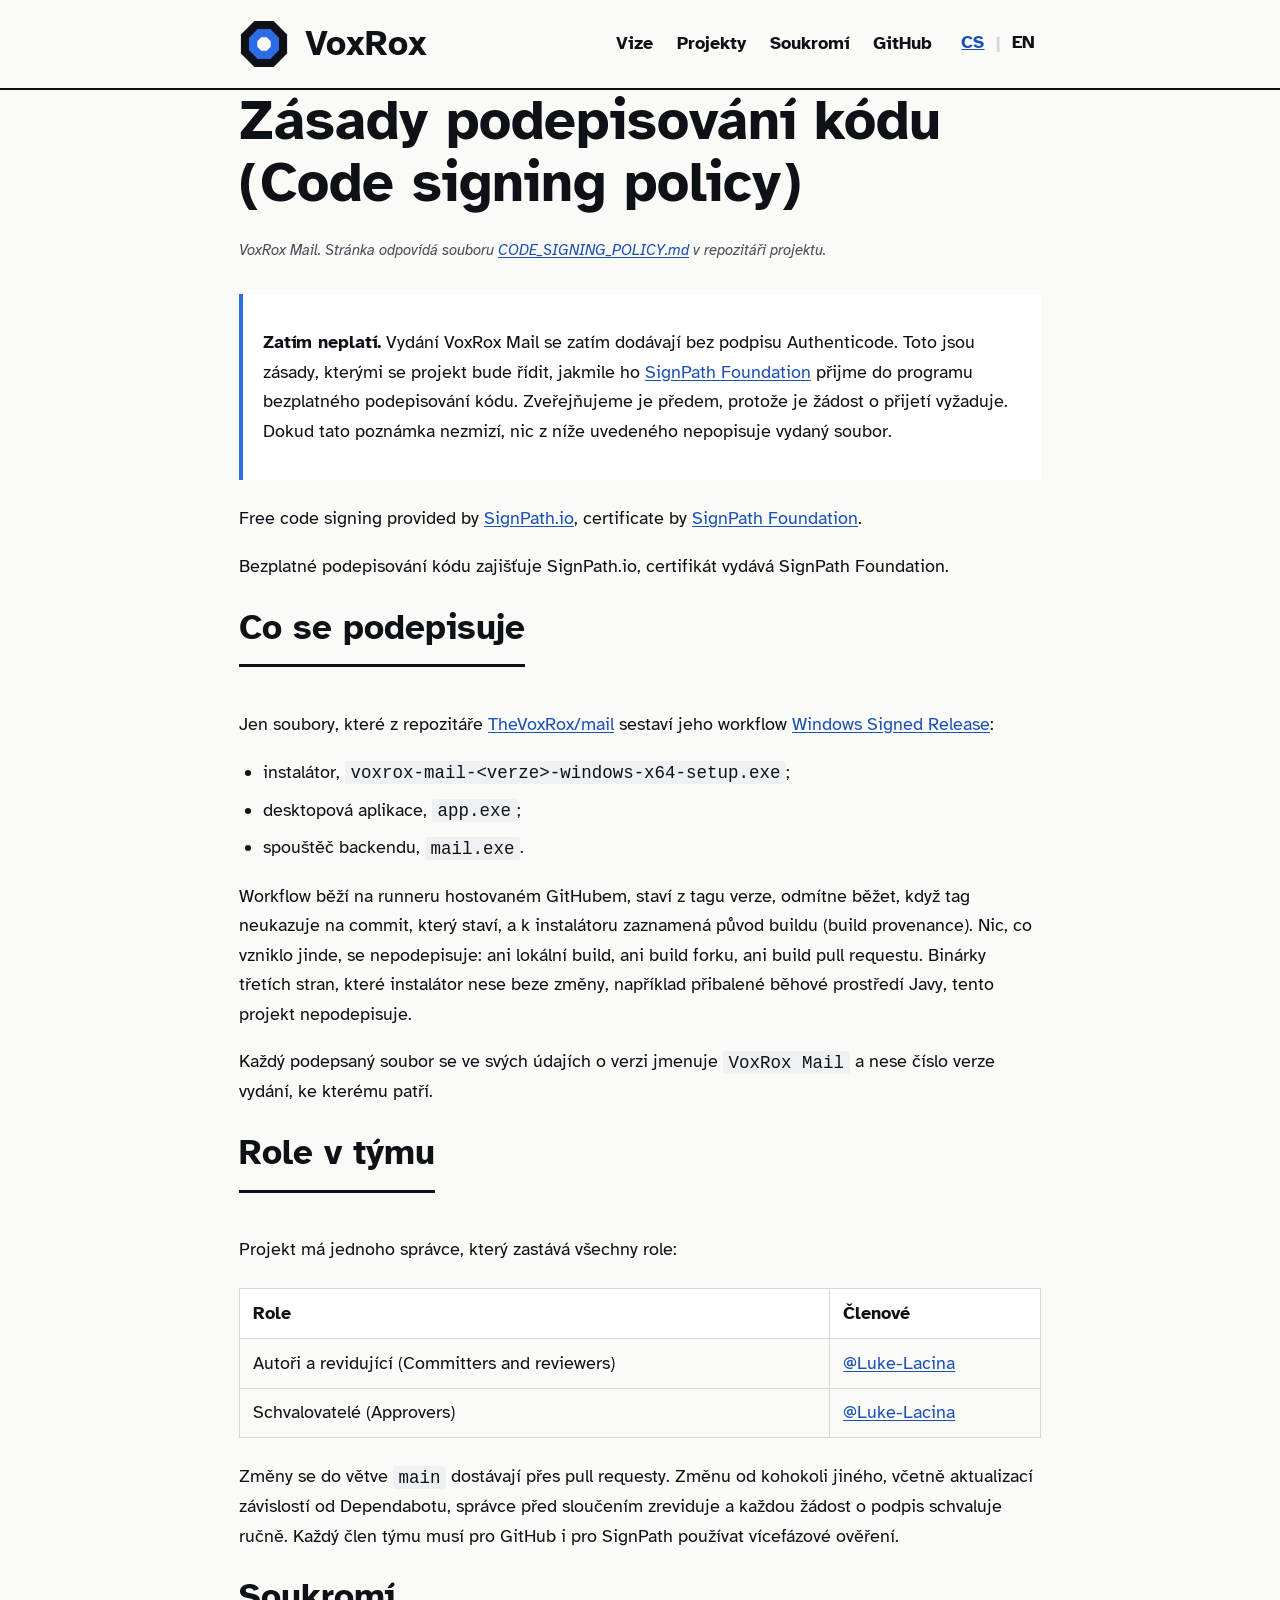
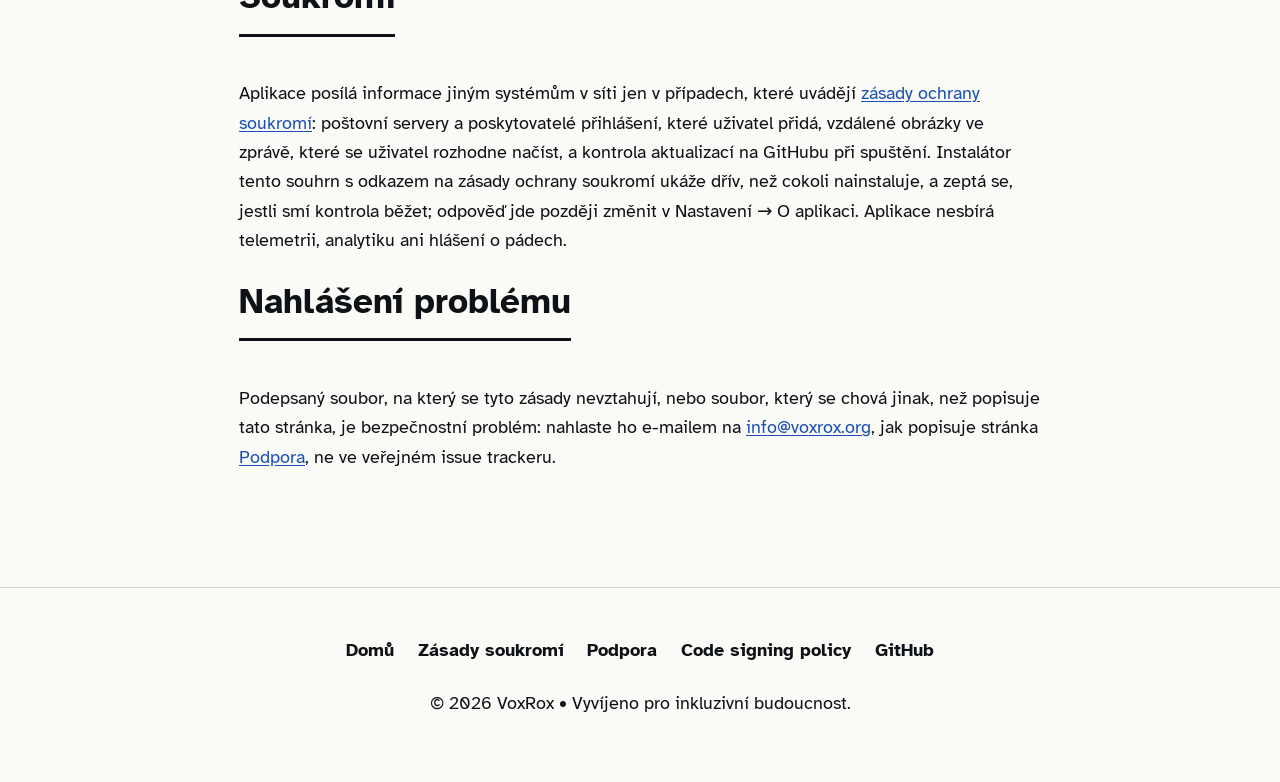
==== code-signing/index.html @ 308ddef5 "docs(site): publish the code signing policy and sync privacy with mail repo, version 2026-09-14 - Ne" ====
<!DOCTYPE html>
<html lang="cs">
<head>
    <meta charset="UTF-8">
    <meta name="viewport" content="width=device-width, initial-scale=1.0">
    <title>Zásady podepisování kódu (Code signing policy) — VoxRox Mail</title>
    <meta name="description" content="Zásady podepisování kódu VoxRox Mail: co se podepisuje, kdo podpis schvaluje a co aplikace posílá po síti.">

    <link rel="canonical" href="https://voxrox.org/code-signing/">
    <link rel="alternate" hreflang="cs" href="https://voxrox.org/code-signing/">
    <link rel="alternate" hreflang="en" href="https://voxrox.org/en/code-signing/">
    <link rel="alternate" hreflang="x-default" href="https://voxrox.org/code-signing/">

    <link rel="icon" href="/assets/voxrox-mark-favicon.svg" type="image/svg+xml">
    <meta name="theme-color" content="#2E6BE6">
    <meta name="robots" content="index, follow">

    <link href="https://fonts.googleapis.com/css2?family=Atkinson+Hyperlegible:ital,wght@0,400;0,700;1,400;1,700&display=swap" rel="stylesheet">
    <link rel="stylesheet" href="/assets/styles.css">
</head>
<body>

    <a href="#main-content" class="skip-link">Přeskočit na obsah</a>

    <header>
        <div class="container nav-wrap">
            <a href="/" class="logo" aria-label="VoxRox — domů">
                <svg width="50" height="50" viewBox="0 0 64 64" aria-hidden="true" focusable="false">
                    <path d="M 44.246 2.436 L 61.564 19.754 L 61.564 44.246 L 44.246 61.564 L 19.754 61.564 L 2.436 44.246 L 2.436 19.754 L 19.754 2.436 Z" fill="#0E1116"/>
                    <path d="M 39.960 12.783 L 51.217 24.040 L 51.217 39.960 L 39.960 51.217 L 24.040 51.217 L 12.783 39.960 L 12.783 24.040 L 24.040 12.783 Z" fill="#2E6BE6"/>
                    <path d="M 35.551 23.426 L 40.574 28.449 L 40.574 35.551 L 35.551 40.574 L 28.449 40.574 L 23.426 35.551 L 23.426 28.449 L 28.449 23.426 Z" fill="#FAFAF7"/>
                </svg>
                <span class="brand-name">VoxRox</span>
            </a>
            <nav aria-label="Hlavní">
                <ul>
                    <li><a href="/#vize">Vize</a></li>
                    <li><a href="/#projekty">Projekty</a></li>
                    <li><a href="/privacy/">Soukromí</a></li>
                    <li><a href="https://github.com/TheVoxRox">GitHub</a></li>
                    <li>
                        <span class="lang-switch">
                            <a href="/code-signing/" aria-current="true" hreflang="cs" lang="cs">CS</a>
                            <span class="sep" aria-hidden="true">|</span>
                            <a href="/en/code-signing/" hreflang="en" lang="en">EN</a>
                        </span>
                    </li>
                </ul>
            </nav>
        </div>
    </header>

    <main class="container prose" id="main-content">
        <h1>Zásady podepisování kódu <span lang="en">(Code signing policy)</span></h1>
        <p class="doc-meta">VoxRox Mail. Stránka odpovídá souboru <a href="https://github.com/TheVoxRox/mail/blob/main/CODE_SIGNING_POLICY.md">CODE_SIGNING_POLICY.md</a> v repozitáři projektu.</p>

        <div class="note">
            <p><strong>Zatím neplatí.</strong> Vydání VoxRox Mail se zatím dodávají bez podpisu Authenticode. Toto jsou zásady, kterými se projekt bude řídit, jakmile ho <a href="https://signpath.org/">SignPath Foundation</a> přijme do programu bezplatného podepisování kódu. Zveřejňujeme je předem, protože je žádost o přijetí vyžaduje. Dokud tato poznámka nezmizí, nic z níže uvedeného nepopisuje vydaný soubor.</p>
        </div>

        <p lang="en">Free code signing provided by <a href="https://about.signpath.io/">SignPath.io</a>, certificate by <a href="https://signpath.org/">SignPath Foundation</a>.</p>
        <p>Bezplatné podepisování kódu zajišťuje SignPath.io, certifikát vydává SignPath Foundation.</p>

        <h2>Co se podepisuje</h2>
        <p>Jen soubory, které z repozitáře <a href="https://github.com/TheVoxRox/mail">TheVoxRox/mail</a> sestaví jeho workflow <a href="https://github.com/TheVoxRox/mail/blob/main/.github/workflows/windows-signed-release.yml">Windows Signed Release</a>:</p>
        <ul>
            <li>instalátor, <code>voxrox-mail-&lt;verze&gt;-windows-x64-setup.exe</code>;</li>
            <li>desktopová aplikace, <code>app.exe</code>;</li>
            <li>spouštěč backendu, <code>mail.exe</code>.</li>
        </ul>
        <p>Workflow běží na runneru hostovaném GitHubem, staví z tagu verze, odmítne běžet, když tag neukazuje na commit, který staví, a k instalátoru zaznamená původ buildu (build provenance). Nic, co vzniklo jinde, se nepodepisuje: ani lokální build, ani build forku, ani build pull requestu. Binárky třetích stran, které instalátor nese beze změny, například přibalené běhové prostředí Javy, tento projekt nepodepisuje.</p>
        <p>Každý podepsaný soubor se ve svých údajích o verzi jmenuje <code>VoxRox Mail</code> a nese číslo verze vydání, ke kterému patří.</p>

        <h2>Role v týmu</h2>
        <p>Projekt má jednoho správce, který zastává všechny role:</p>
        <table>
            <thead>
                <tr><th scope="col">Role</th><th scope="col">Členové</th></tr>
            </thead>
            <tbody>
                <tr><td>Autoři a revidující <span lang="en">(Committers and reviewers)</span></td><td><a href="https://github.com/Luke-Lacina">@Luke-Lacina</a></td></tr>
                <tr><td>Schvalovatelé <span lang="en">(Approvers)</span></td><td><a href="https://github.com/Luke-Lacina">@Luke-Lacina</a></td></tr>
            </tbody>
        </table>
        <p>Změny se do větve <code>main</code> dostávají přes pull requesty. Změnu od kohokoli jiného, včetně aktualizací závislostí od Dependabotu, správce před sloučením zreviduje a každou žádost o podpis schvaluje ručně. Každý člen týmu musí pro GitHub i pro SignPath používat vícefázové ověření.</p>

        <h2>Soukromí</h2>
        <p>Aplikace posílá informace jiným systémům v síti jen v případech, které uvádějí <a href="/privacy/">zásady ochrany soukromí</a>: poštovní servery a poskytovatelé přihlášení, které uživatel přidá, vzdálené obrázky ve zprávě, které se uživatel rozhodne načíst, a kontrola aktualizací na GitHubu při spuštění. Instalátor tento souhrn s odkazem na zásady ochrany soukromí ukáže dřív, než cokoli nainstaluje, a zeptá se, jestli smí kontrola běžet; odpověď jde později změnit v Nastavení → O aplikaci. Aplikace nesbírá telemetrii, analytiku ani hlášení o pádech.</p>

        <h2>Nahlášení problému</h2>
        <p>Podepsaný soubor, na který se tyto zásady nevztahují, nebo soubor, který se chová jinak, než popisuje tato stránka, je bezpečnostní problém: nahlaste ho e-mailem na <a href="mailto:info@voxrox.org">info@voxrox.org</a>, jak popisuje stránka <a href="/support/">Podpora</a>, ne ve veřejném issue trackeru.</p>
    </main>

    <footer>
        <div class="container">
            <ul class="footer-nav">
                <li><a href="/">Domů</a></li>
                <li><a href="/privacy/">Zásady soukromí</a></li>
                <li><a href="/support/">Podpora</a></li>
                <li><a href="/code-signing/" aria-current="page" lang="en">Code signing policy</a></li>
                <li><a href="https://github.com/TheVoxRox">GitHub</a></li>
            </ul>
            <p>&copy; 2026 VoxRox • Vyvíjeno pro inkluzivní budoucnost.</p>
        </div>
    </footer>

</body>
</html>
---- assets/styles.css ----
/* =========================================================================
   VoxRox — shared site styles
   Brand kit v1.1 (colors derived from the app):
     Ink #0E1116 · Accent #2E6BE6 · Paper #FAFAF7
   ========================================================================= */

:root {
    --ink: #0E1116;
    --paper: #FAFAF7;
    --accent: #2E6BE6;
    --accent-ink: #1B50B4;   /* darker accent for hover emphasis */

    --bg: var(--paper);
    --text: var(--ink);
    --text-sec: #4A4F57;     /* secondary text, >= 4.5:1 on paper */
    --card-bg: #FFFFFF;
    --hairline: #D5D7DB;
    --focus-ring: var(--accent);
}

* { box-sizing: border-box; }

html { scroll-behavior: smooth; }

@media (prefers-reduced-motion: reduce) {
    html { scroll-behavior: auto; }
    * { transition: none !important; }
}

body {
    background-color: var(--bg);
    color: var(--text);
    font-family: 'Atkinson Hyperlegible', system-ui, sans-serif;
    margin: 0;
    line-height: 1.6;
    font-size: clamp(1rem, 2vw, 1.15rem);
    text-rendering: optimizeLegibility;
    -webkit-font-smoothing: antialiased;
}

/* --- Accessibility: skip link --------------------------------------------- */
.skip-link {
    position: absolute;
    padding: 1rem;
    background: var(--ink);
    color: #FFF;
    left: 1rem;
    top: 0;
    transform: translateY(-150%);
    transition: transform 0.2s;
    z-index: 2000;
    text-decoration: none;
    font-weight: bold;
}
.skip-link:focus { transform: translateY(0); }

/* --- Layout --------------------------------------------------------------- */
.container {
    max-width: 850px;
    margin: 0 auto;
    padding: 0 1.5rem;
}

header {
    border-bottom: 2px solid var(--ink);
    padding: 1rem 0;
}

.nav-wrap {
    display: flex;
    justify-content: space-between;
    align-items: center;
    flex-wrap: wrap;
    gap: 1.5rem;
}

.logo {
    display: flex;
    align-items: center;
    gap: 1rem;
    text-decoration: none;
    color: var(--text);
}

.logo svg { display: block; }

.brand-name { font-size: 2.2rem; font-weight: bold; }

nav ul {
    list-style: none;
    padding: 0;
    margin: 0;
    display: flex;
    align-items: center;
    gap: 1.5rem;
}

nav a {
    color: var(--text);
    text-decoration: none;
    font-weight: bold;
    border-bottom: 3px solid transparent;
    padding: 0.2rem 0;
}

nav a:hover, nav a:focus {
    border-bottom-color: var(--accent);
    outline: none;
}

nav a[aria-current="page"] {
    border-bottom-color: var(--ink);
}

/* Language switcher */
.lang-switch {
    display: inline-flex;
    gap: 0.4rem;
    align-items: center;
    font-weight: bold;
}
.lang-switch a { padding: 0.2rem 0.35rem; }
.lang-switch [aria-current="true"] {
    color: var(--accent-ink);
    text-decoration: underline;
}
.lang-switch .sep { color: var(--hairline); }

/* --- Sections ------------------------------------------------------------- */
.hero { padding: clamp(3rem, 8vh, 5rem) 0 2rem; }
section { padding: 3rem 0; }

.moto-eyebrow {
    text-transform: uppercase;
    letter-spacing: 3px;
    font-size: 0.9rem;
    font-weight: 700;
    color: var(--accent-ink);
    margin-bottom: 0.75rem;
    display: block;
}

h1 {
    font-size: clamp(2.2rem, 6vw, 3.5rem);
    margin: 0 0 1.5rem 0;
    line-height: 1.1;
}

.lead {
    font-size: clamp(1.2rem, 3vw, 1.5rem);
    color: var(--text-sec);
    max-width: 45ch;
    margin-bottom: 2rem;
}

h2 {
    font-size: 2.2rem;
    margin: 0 0 1.5rem 0;
    border-bottom: 3px solid var(--ink);
    padding-bottom: 0.5rem;
    display: inline-block;
}

h3 { font-size: 1.5rem; margin: 1.5rem 0 0.75rem; }
h4 { font-size: 1.15rem; margin: 1.5rem 0 0.5rem; }

/* --- Cards & badges ------------------------------------------------------- */
.project-card {
    background: var(--card-bg);
    padding: clamp(1.5rem, 5vw, 2.5rem);
    border: 2px solid var(--ink);
    box-shadow: 8px 8px 0px var(--ink);
    margin: 2.5rem 0;
}

.badge {
    background: var(--ink);
    color: #FFF;
    padding: 0.4rem 0.8rem;
    font-size: 0.9rem;
    text-transform: uppercase;
    font-weight: bold;
    display: inline-block;
    margin-bottom: 1rem;
}

.tech-info {
    border-top: 1px solid var(--hairline);
    padding-top: 1.5rem;
    margin-top: 2rem;
}

/* --- Buttons -------------------------------------------------------------- */
.cta-button {
    display: inline-block;
    background: var(--ink);
    color: #FFF;
    padding: 1rem 2rem;
    text-decoration: none;
    font-weight: bold;
    margin-top: 1.5rem;
    border: 2px solid var(--ink);
}

.cta-button:hover, .cta-button:focus {
    background: var(--accent);
    border-color: var(--accent);
    color: #FFF;
}

/* --- Links (body copy) ---------------------------------------------------- */
main a:not(.cta-button):not(.logo) {
    color: var(--accent-ink);
    text-decoration: underline;
    text-underline-offset: 2px;
}
main a:not(.cta-button):not(.logo):hover {
    text-decoration-thickness: 2px;
}

/* --- Long-form content (privacy / support) -------------------------------- */
.prose { padding-bottom: 2rem; }
.prose p, .prose li { max-width: 70ch; }
.prose ul, .prose ol { padding-left: 1.5rem; }
.prose li { margin-bottom: 0.5rem; }

.prose table {
    border-collapse: collapse;
    width: 100%;
    margin: 1.5rem 0;
}
.prose th, .prose td {
    border: 1px solid var(--hairline);
    padding: 0.6rem 0.8rem;
    text-align: left;
    vertical-align: top;
}
.prose th { background: var(--card-bg); }

.prose code, .prose pre {
    font-family: ui-monospace, "Cascadia Code", Consolas, monospace;
    background: #EEF0F2;
    color: var(--ink);
}
.prose code { padding: 0.1rem 0.35rem; border-radius: 3px; font-size: 0.95em; }
.prose pre {
    padding: 1rem;
    overflow-x: auto;
    border: 1px solid var(--hairline);
    border-radius: 4px;
}
.prose pre code { background: none; padding: 0; }

.doc-meta {
    color: var(--text-sec);
    font-size: 0.95rem;
    font-style: italic;
    margin-bottom: 2rem;
}

.note {
    border-left: 4px solid var(--accent);
    background: var(--card-bg);
    padding: 1rem 1.25rem;
    margin: 1.5rem 0;
}

/* --- Footer --------------------------------------------------------------- */
footer {
    margin-top: 4rem;
    padding: 3rem 0;
    border-top: 1px solid var(--hairline);
    text-align: center;
}

.footer-nav {
    list-style: none;
    padding: 0;
    margin: 0 0 1.5rem;
    display: flex;
    flex-wrap: wrap;
    justify-content: center;
    gap: 1rem 1.5rem;
}
.footer-nav a {
    color: var(--text);
    font-weight: bold;
    text-decoration: none;
    border-bottom: 2px solid transparent;
}
.footer-nav a:hover, .footer-nav a:focus { border-bottom-color: var(--accent); }

/* --- Focus state (global) ------------------------------------------------- */
a:focus-visible,
button:focus-visible {
    outline: 4px solid var(--focus-ring);
    outline-offset: 4px;
}

/* --- Responsive ----------------------------------------------------------- */
@media (max-width: 650px) {
    .nav-wrap { justify-content: center; text-align: center; }
    h1, .moto-eyebrow, .lead { text-align: center; margin-left: auto; margin-right: auto; }
    .project-card { box-shadow: 4px 4px 0px var(--ink); }
}
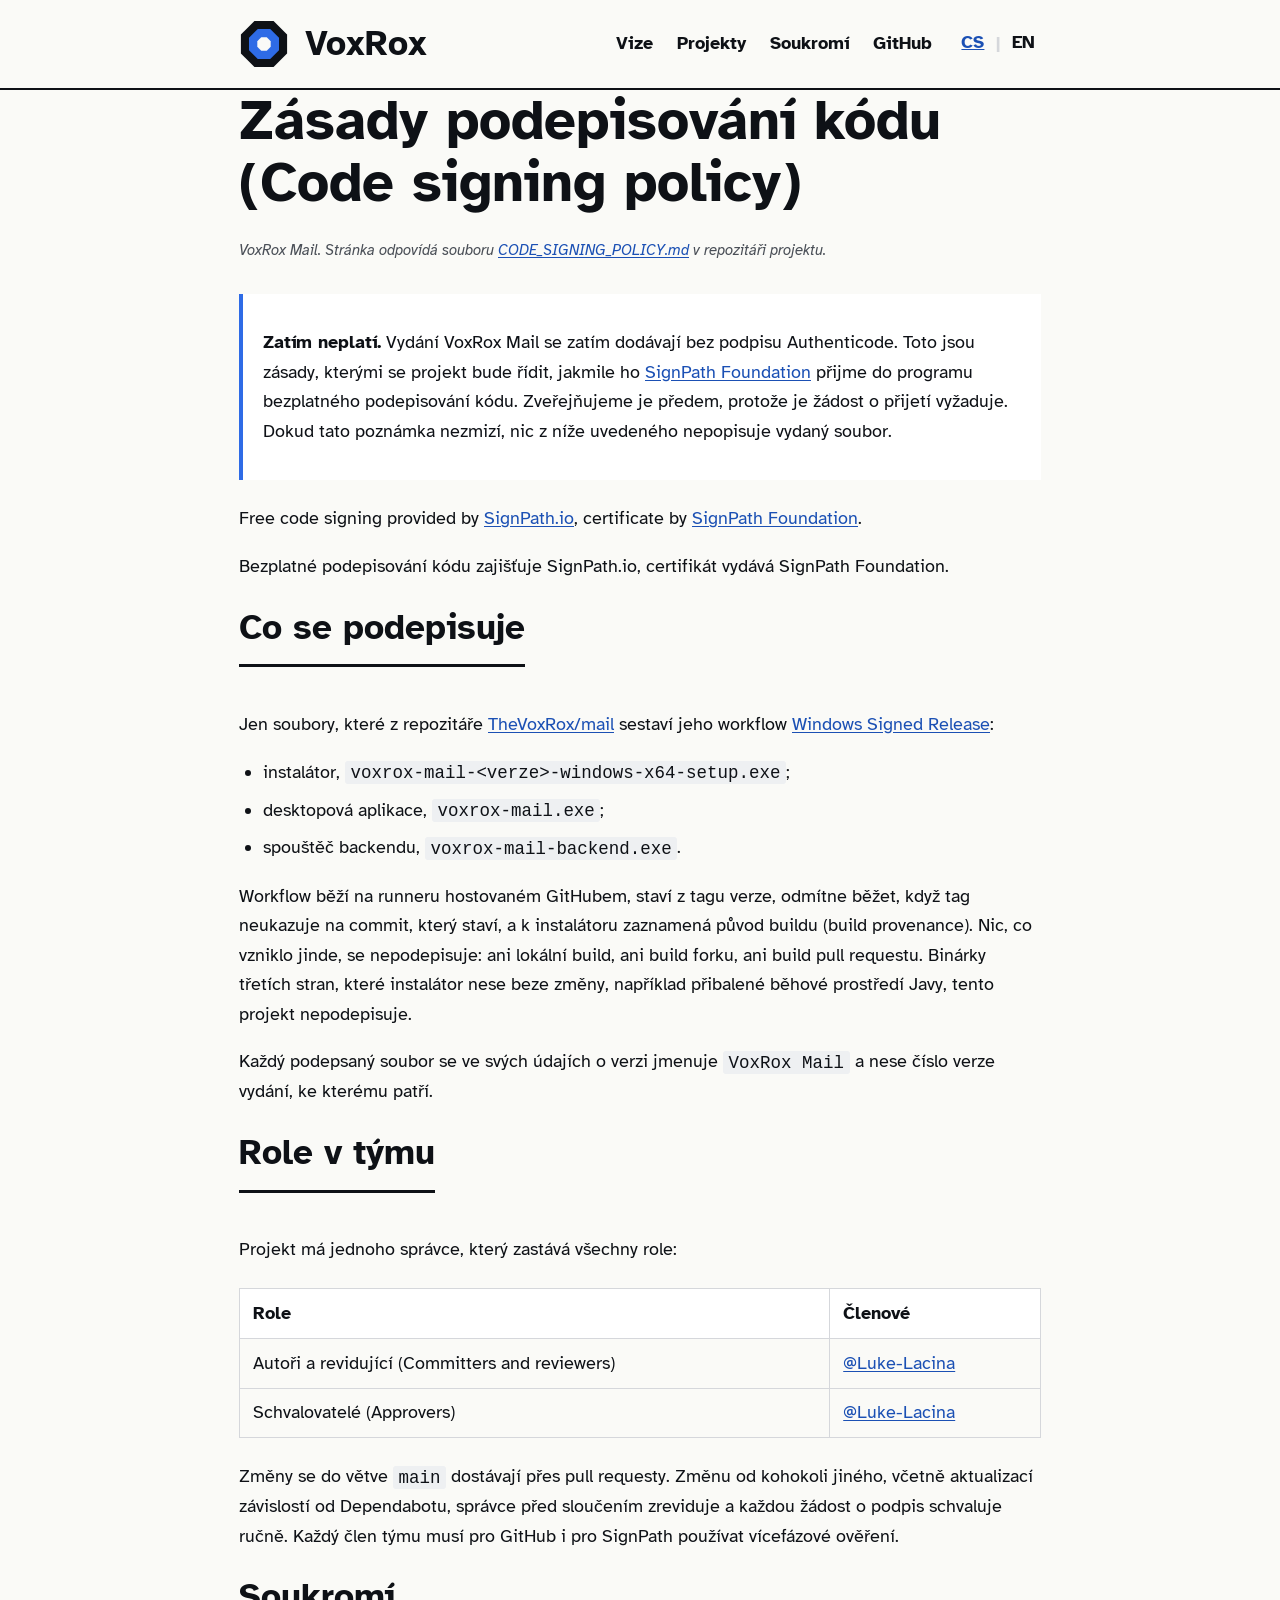
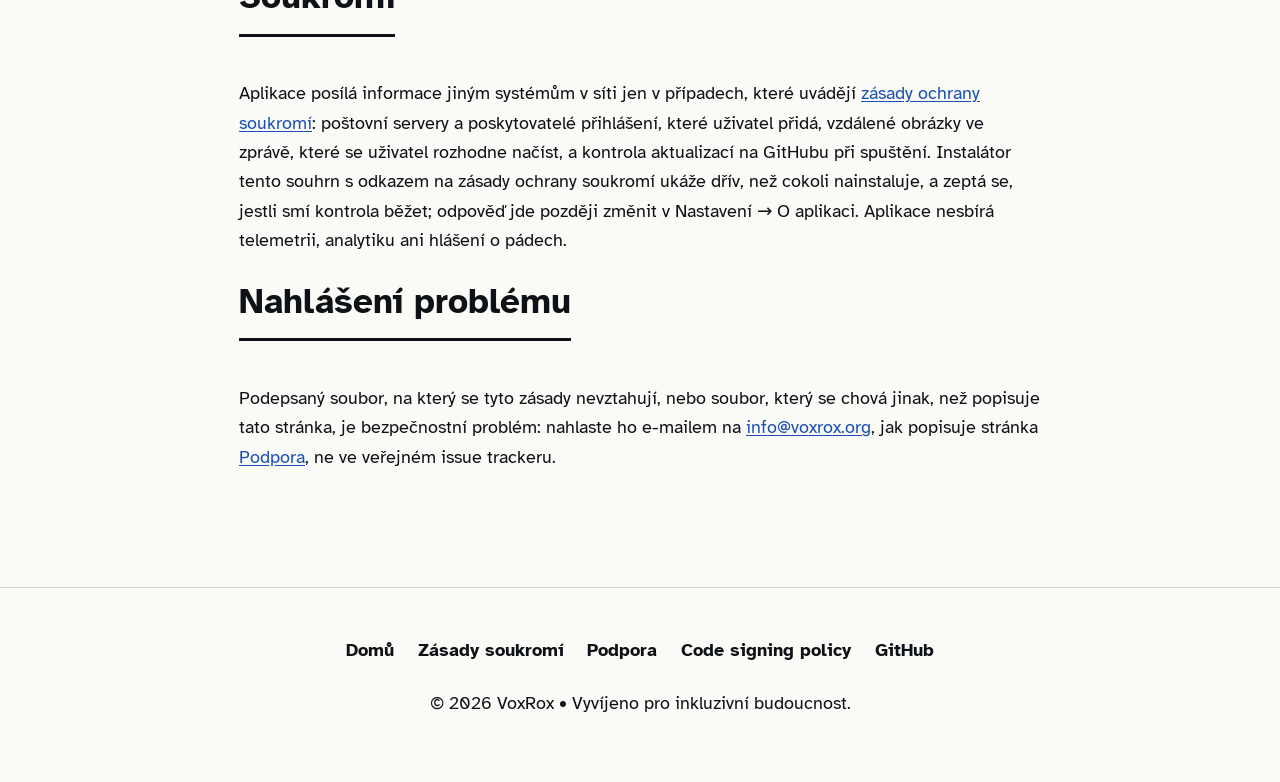
==== commit 412b7dcc: "docs(site): sync code signing policy with mail repo, executables renamed The desktop shell is now vo" ====
--- a/code-signing/index.html
+++ b/code-signing/index.html
@@ -65,8 +65,8 @@
         <p>Jen soubory, které z repozitáře <a href="https://github.com/TheVoxRox/mail">TheVoxRox/mail</a> sestaví jeho workflow <a href="https://github.com/TheVoxRox/mail/blob/main/.github/workflows/windows-signed-release.yml">Windows Signed Release</a>:</p>
         <ul>
             <li>instalátor, <code>voxrox-mail-&lt;verze&gt;-windows-x64-setup.exe</code>;</li>
-            <li>desktopová aplikace, <code>app.exe</code>;</li>
-            <li>spouštěč backendu, <code>mail.exe</code>.</li>
+            <li>desktopová aplikace, <code>voxrox-mail.exe</code>;</li>
+            <li>spouštěč backendu, <code>voxrox-mail-backend.exe</code>.</li>
         </ul>
         <p>Workflow běží na runneru hostovaném GitHubem, staví z tagu verze, odmítne běžet, když tag neukazuje na commit, který staví, a k instalátoru zaznamená původ buildu (build provenance). Nic, co vzniklo jinde, se nepodepisuje: ani lokální build, ani build forku, ani build pull requestu. Binárky třetích stran, které instalátor nese beze změny, například přibalené běhové prostředí Javy, tento projekt nepodepisuje.</p>
         <p>Každý podepsaný soubor se ve svých údajích o verzi jmenuje <code>VoxRox Mail</code> a nese číslo verze vydání, ke kterému patří.</p>
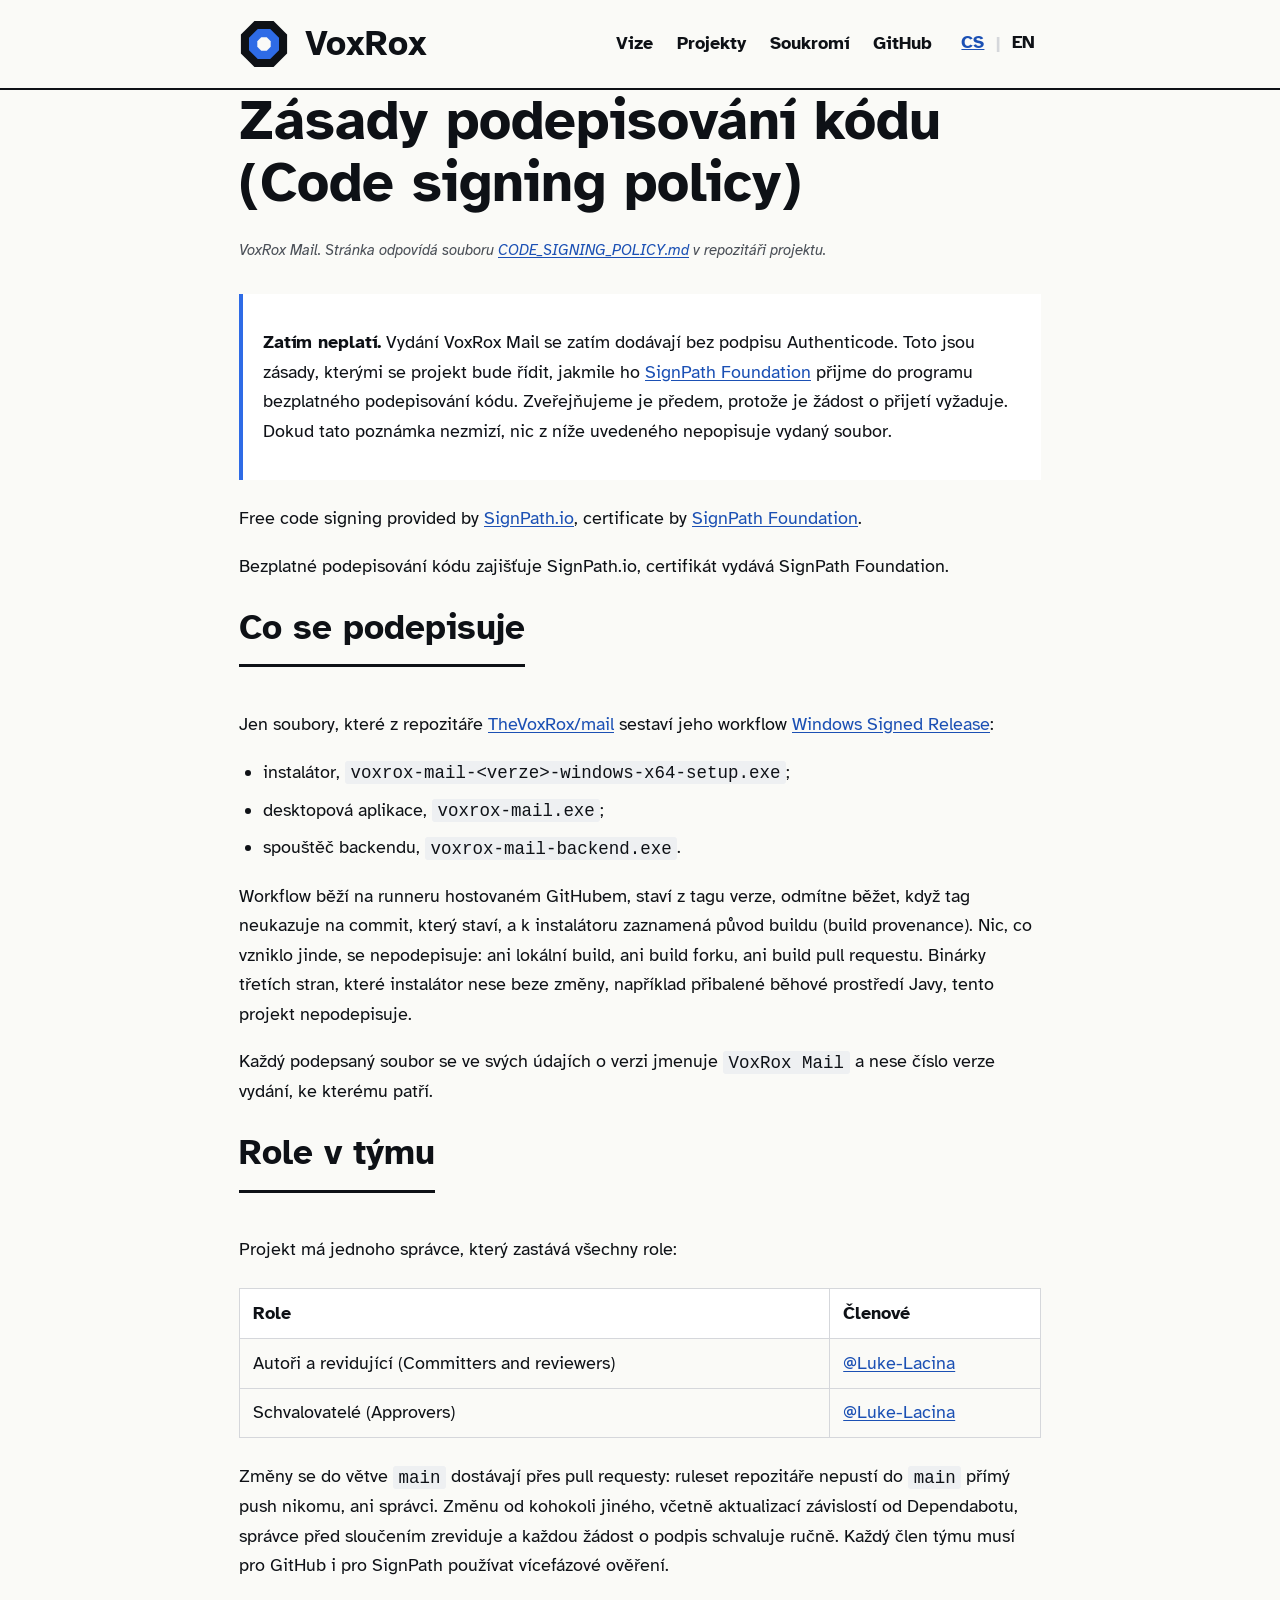
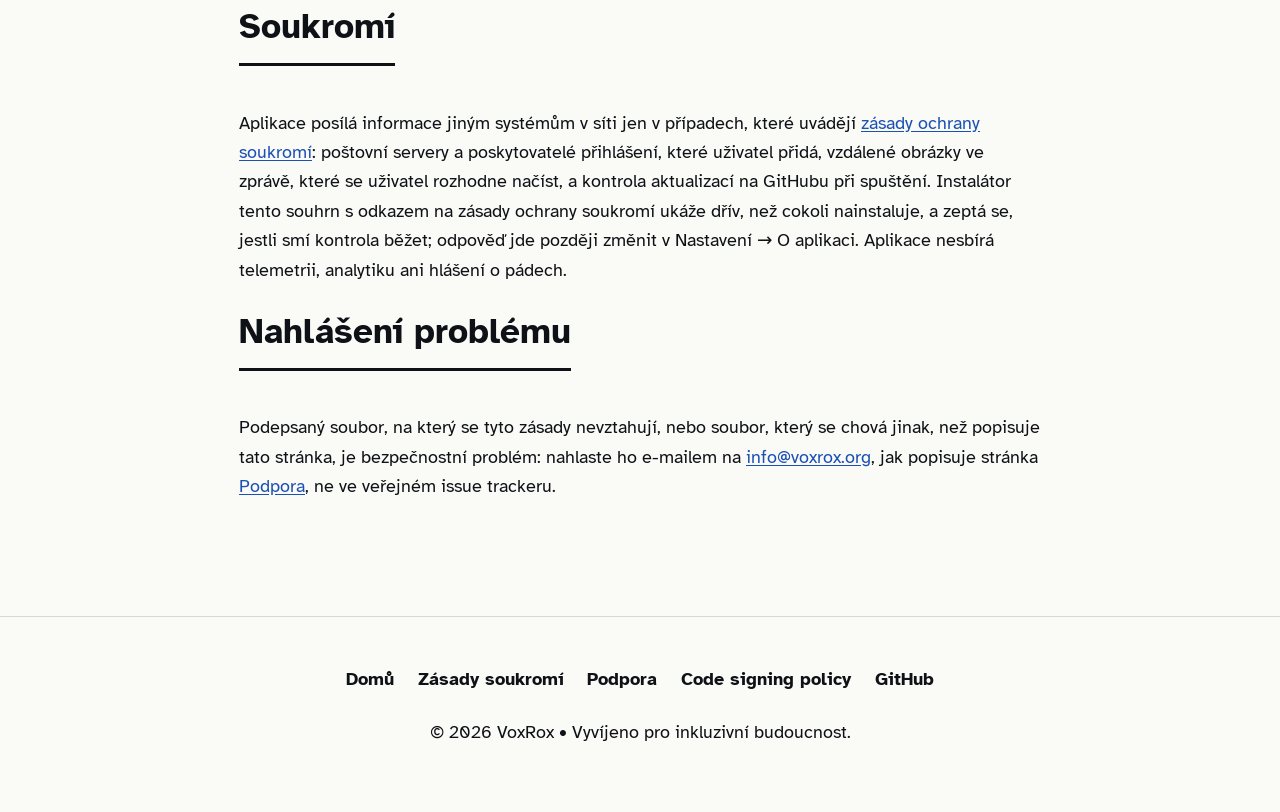
==== commit 4af4dbec: "docs(site): sync support and code signing with mail repo, private vulnerability reporting The suppor" ====
--- a/code-signing/index.html
+++ b/code-signing/index.html
@@ -82,7 +82,7 @@
                 <tr><td>Schvalovatelé <span lang="en">(Approvers)</span></td><td><a href="https://github.com/Luke-Lacina">@Luke-Lacina</a></td></tr>
             </tbody>
         </table>
-        <p>Změny se do větve <code>main</code> dostávají přes pull requesty. Změnu od kohokoli jiného, včetně aktualizací závislostí od Dependabotu, správce před sloučením zreviduje a každou žádost o podpis schvaluje ručně. Každý člen týmu musí pro GitHub i pro SignPath používat vícefázové ověření.</p>
+        <p>Změny se do větve <code>main</code> dostávají přes pull requesty: ruleset repozitáře nepustí do <code>main</code> přímý push nikomu, ani správci. Změnu od kohokoli jiného, včetně aktualizací závislostí od Dependabotu, správce před sloučením zreviduje a každou žádost o podpis schvaluje ručně. Každý člen týmu musí pro GitHub i pro SignPath používat vícefázové ověření.</p>
 
         <h2>Soukromí</h2>
         <p>Aplikace posílá informace jiným systémům v síti jen v případech, které uvádějí <a href="/privacy/">zásady ochrany soukromí</a>: poštovní servery a poskytovatelé přihlášení, které uživatel přidá, vzdálené obrázky ve zprávě, které se uživatel rozhodne načíst, a kontrola aktualizací na GitHubu při spuštění. Instalátor tento souhrn s odkazem na zásady ochrany soukromí ukáže dřív, než cokoli nainstaluje, a zeptá se, jestli smí kontrola běžet; odpověď jde později změnit v Nastavení → O aplikaci. Aplikace nesbírá telemetrii, analytiku ani hlášení o pádech.</p>
--- a/assets/styles.css
+++ b/assets/styles.css
@@ -91,8 +91,9 @@
     padding: 0;
     margin: 0;
     display: flex;
+    flex-wrap: wrap;            /* WCAG 1.4.10: at 320 px the five items do not fit on one line */
     align-items: center;
-    gap: 1.5rem;
+    gap: 0.75rem 1.5rem;
 }
 
 nav a {
@@ -208,6 +209,33 @@
     color: #FFF;
 }
 
+/* The download comes first; following development is the quieter second choice. */
+.cta-row {
+    display: flex;
+    flex-wrap: wrap;
+    gap: 1rem;
+    margin-top: 1.5rem;
+}
+
+.cta-row .cta-button { margin-top: 0; }
+
+.cta-button.cta-secondary {
+    background: var(--card-bg);
+    color: var(--ink);
+}
+
+.cta-button.cta-secondary:hover, .cta-button.cta-secondary:focus {
+    background: var(--accent);
+    border-color: var(--accent);
+    color: #FFF;
+}
+
+.download {
+    border-top: 1px solid var(--hairline);
+    padding-top: 1.5rem;
+    margin-top: 2rem;
+}
+
 /* --- Links (body copy) ---------------------------------------------------- */
 main a:not(.cta-button):not(.logo) {
     color: var(--accent-ink);
@@ -219,7 +247,10 @@
 }
 
 /* --- Long-form content (privacy / support) -------------------------------- */
-.prose { padding-bottom: 2rem; }
+/* Paths, registry keys and URLs have no break point of their own; at 320 px
+   (WCAG 1.4.10) they pushed the page sideways. "anywhere" breaks a word only
+   when it cannot fit, and lets the table cells shrink with them. */
+.prose { padding-bottom: 2rem; overflow-wrap: anywhere; }
 .prose p, .prose li { max-width: 70ch; }
 .prose ul, .prose ol { padding-left: 1.5rem; }
 .prose li { margin-bottom: 0.5rem; }
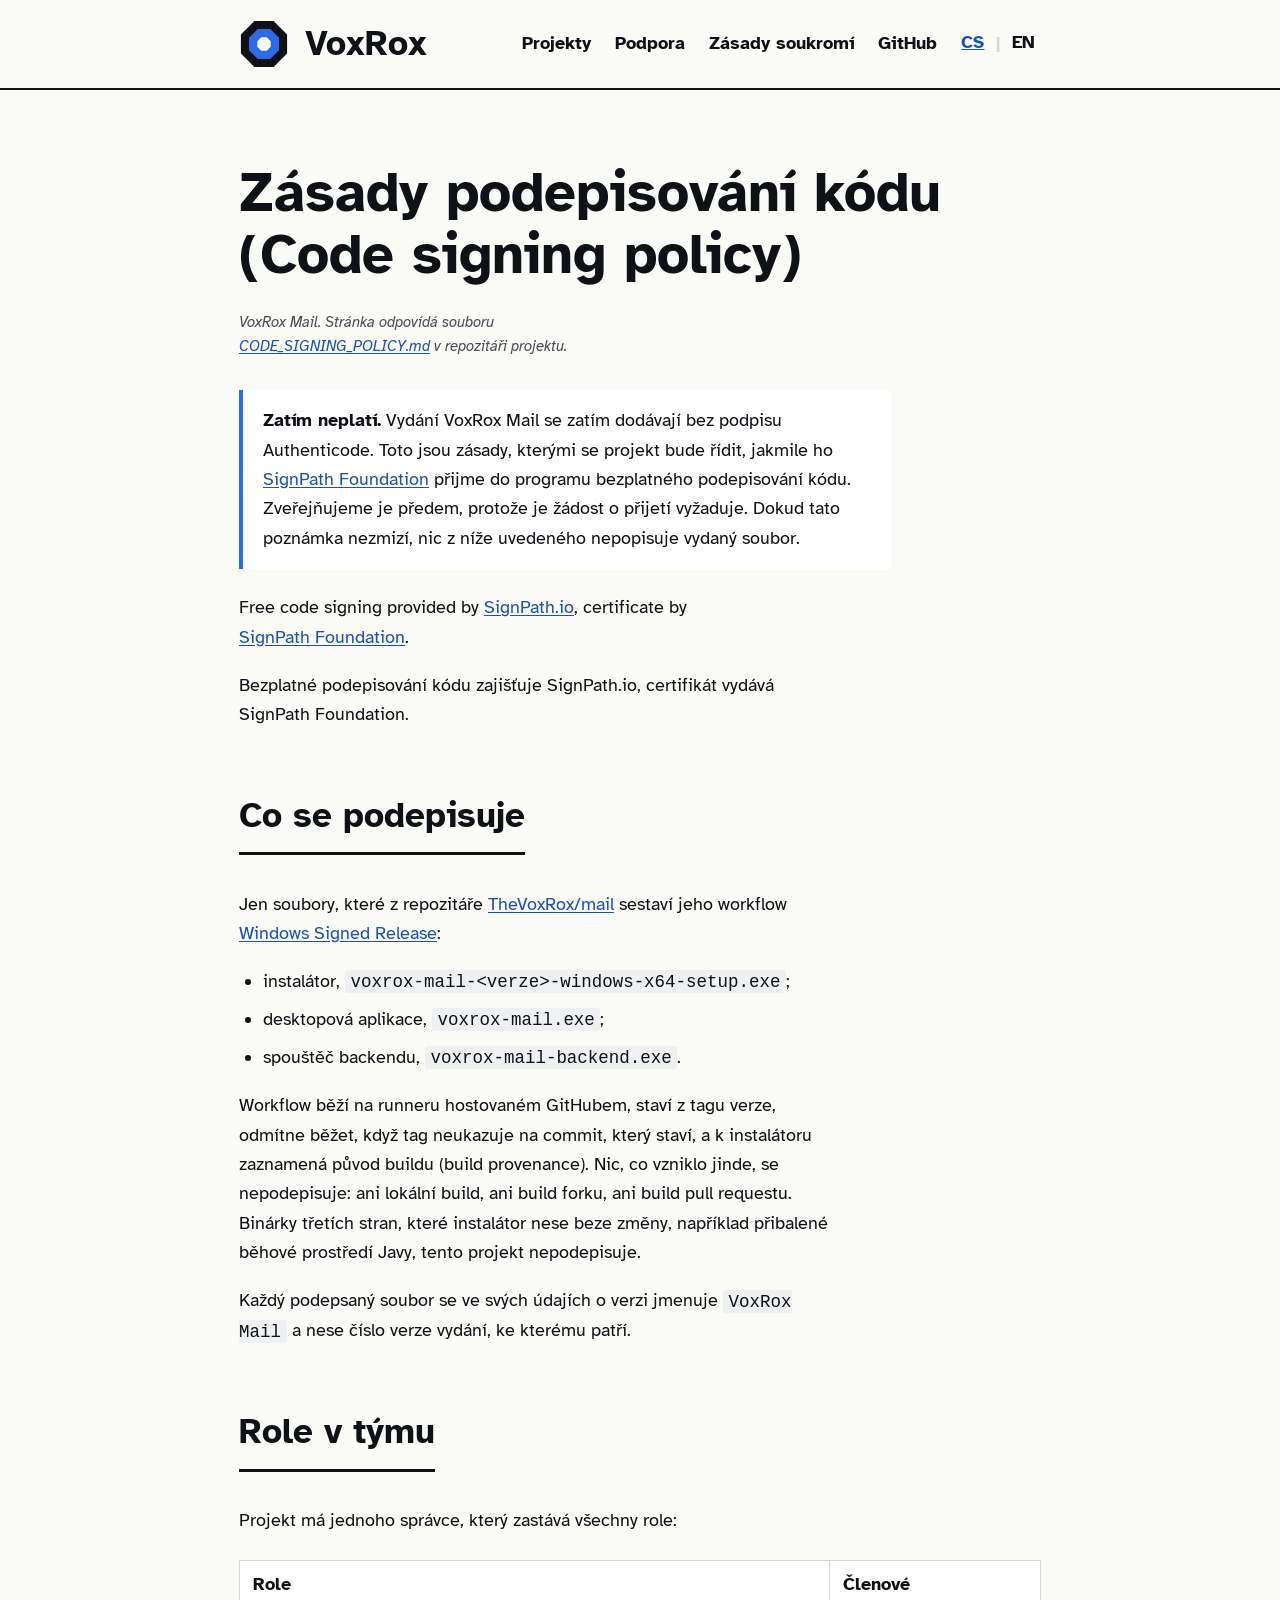
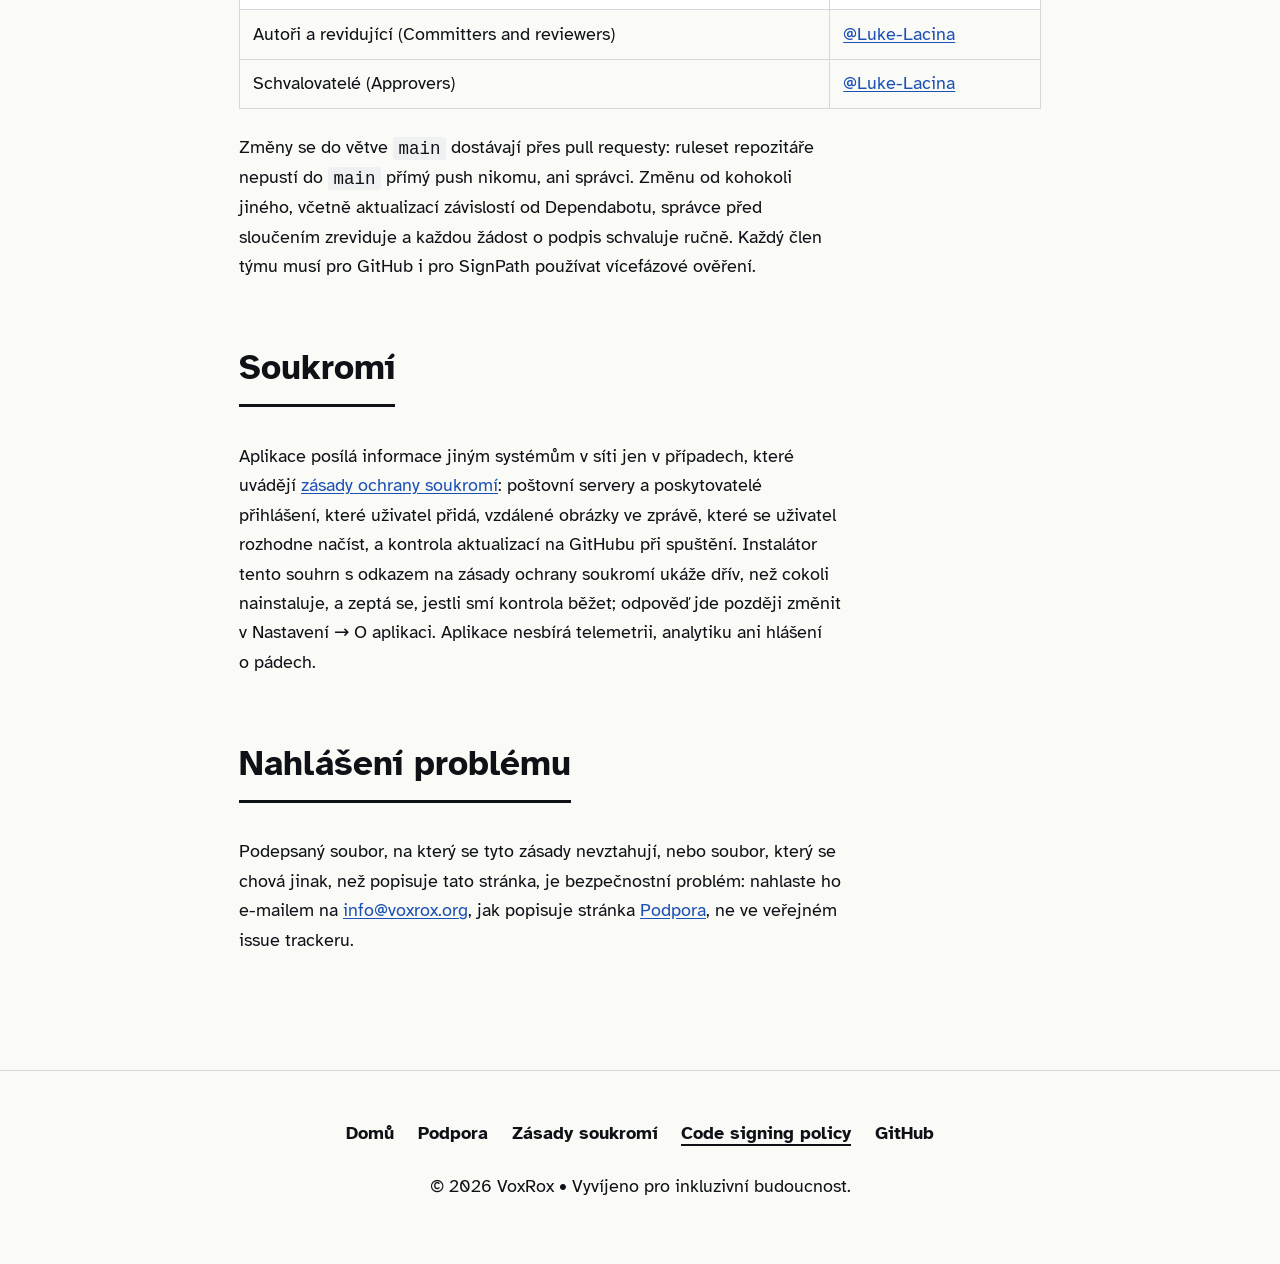
==== commit 289401ac: "fix(site): one navigation everywhere, shorter lines, download first A design review of every page at" ====
--- a/code-signing/index.html
+++ b/code-signing/index.html
@@ -34,9 +34,9 @@
             </a>
             <nav aria-label="Hlavní">
                 <ul>
-                    <li><a href="/#vize">Vize</a></li>
                     <li><a href="/#projekty">Projekty</a></li>
-                    <li><a href="/privacy/">Soukromí</a></li>
+                    <li><a href="/support/">Podpora</a></li>
+                    <li><a href="/privacy/">Zásady soukromí</a></li>
                     <li><a href="https://github.com/TheVoxRox">GitHub</a></li>
                     <li>
                         <span class="lang-switch">
@@ -95,8 +95,8 @@
         <div class="container">
             <ul class="footer-nav">
                 <li><a href="/">Domů</a></li>
+                <li><a href="/support/">Podpora</a></li>
                 <li><a href="/privacy/">Zásady soukromí</a></li>
-                <li><a href="/support/">Podpora</a></li>
                 <li><a href="/code-signing/" aria-current="page" lang="en">Code signing policy</a></li>
                 <li><a href="https://github.com/TheVoxRox">GitHub</a></li>
             </ul>
--- a/assets/styles.css
+++ b/assets/styles.css
@@ -16,6 +16,14 @@
     --card-bg: #FFFFFF;
     --hairline: #D5D7DB;
     --focus-ring: var(--accent);
+
+    /* Space between the header and a page's h1. One value for the home hero
+       and the document pages, so the h1 does not jump when you move between them. */
+    --page-top: clamp(3rem, 8vh, 5rem);
+
+    /* Longest line of running text: about 75 characters of Atkinson
+       Hyperlegible, inside the 80 that WCAG 1.4.8 allows. */
+    --measure: 33em;
 }
 
 * { box-sizing: border-box; }
@@ -104,9 +112,9 @@
     padding: 0.2rem 0;
 }
 
-nav a:hover, nav a:focus {
+/* Focus keeps the global ring, as it does everywhere else on the page. */
+nav a:hover, nav a:focus-visible {
     border-bottom-color: var(--accent);
-    outline: none;
 }
 
 nav a[aria-current="page"] {
@@ -121,6 +129,9 @@
     font-weight: bold;
 }
 .lang-switch a { padding: 0.2rem 0.35rem; }
+/* The padding widens the click target; the negative margin keeps the visible
+   "CS" on the same gap as the other items and on the left edge when it wraps. */
+.lang-switch { margin-left: -0.35rem; }
 .lang-switch [aria-current="true"] {
     color: var(--accent-ink);
     text-decoration: underline;
@@ -128,8 +139,9 @@
 .lang-switch .sep { color: var(--hairline); }
 
 /* --- Sections ------------------------------------------------------------- */
-.hero { padding: clamp(3rem, 8vh, 5rem) 0 2rem; }
+.hero { padding: var(--page-top) 0 2rem; }
 section { padding: 3rem 0; }
+main p, main li { max-width: var(--measure); }
 
 .moto-eyebrow {
     text-transform: uppercase;
@@ -141,6 +153,11 @@
     display: block;
 }
 
+/* No word left alone on a heading's last line, none on a paragraph's.
+   Browsers without text-wrap simply wrap as before. */
+h1, h2, h3, .lead, .doc-meta { text-wrap: balance; }
+p, li { text-wrap: pretty; }
+
 h1 {
     font-size: clamp(2.2rem, 6vw, 3.5rem);
     margin: 0 0 1.5rem 0;
@@ -236,6 +253,14 @@
     margin-top: 2rem;
 }
 
+/* What to know before installing: read after the button, quieter than it. */
+.download-notes {
+    color: var(--text-sec);
+    margin: 1.5rem 0 0;
+    padding-left: 1.25rem;
+}
+.download-notes li { margin-bottom: 0.5rem; }
+
 /* --- Links (body copy) ---------------------------------------------------- */
 main a:not(.cta-button):not(.logo) {
     color: var(--accent-ink);
@@ -250,8 +275,11 @@
 /* Paths, registry keys and URLs have no break point of their own; at 320 px
    (WCAG 1.4.10) they pushed the page sideways. "anywhere" breaks a word only
    when it cannot fit, and lets the table cells shrink with them. */
-.prose { padding-bottom: 2rem; overflow-wrap: anywhere; }
-.prose p, .prose li { max-width: 70ch; }
+.prose { padding-top: var(--page-top); padding-bottom: 2rem; overflow-wrap: anywhere; }
+
+/* A heading sits closer to the text it introduces than to the text before it. */
+.prose h2 { margin: 2.5rem 0 1rem; }
+.prose h3 { margin-top: 2.25rem; }
 .prose ul, .prose ol { padding-left: 1.5rem; }
 .prose li { margin-bottom: 0.5rem; }
 
@@ -294,7 +322,11 @@
     background: var(--card-bg);
     padding: 1rem 1.25rem;
     margin: 1.5rem 0;
-}
+    /* As wide as the text it holds, so the box ends where its lines do. */
+    max-width: calc(var(--measure) + 2.5rem + 4px);
+}
+.note > :first-child { margin-top: 0; }
+.note > :last-child { margin-bottom: 0; }
 
 /* --- Footer --------------------------------------------------------------- */
 footer {
@@ -320,6 +352,7 @@
     border-bottom: 2px solid transparent;
 }
 .footer-nav a:hover, .footer-nav a:focus { border-bottom-color: var(--accent); }
+.footer-nav a[aria-current="page"] { border-bottom-color: var(--ink); }
 
 /* --- Focus state (global) ------------------------------------------------- */
 a:focus-visible,
@@ -329,8 +362,10 @@
 }
 
 /* --- Responsive ----------------------------------------------------------- */
+/* Narrow screens keep the one left edge of the desktop layout: centred
+   multi-line text loses the edge a magnifier user tracks from line to line. */
 @media (max-width: 650px) {
-    .nav-wrap { justify-content: center; text-align: center; }
-    h1, .moto-eyebrow, .lead { text-align: center; margin-left: auto; margin-right: auto; }
     .project-card { box-shadow: 4px 4px 0px var(--ink); }
-}
+    /* Stacked buttons of two widths leave a jagged right edge. */
+    .cta-row .cta-button { flex: 1 1 100%; text-align: center; }
+}
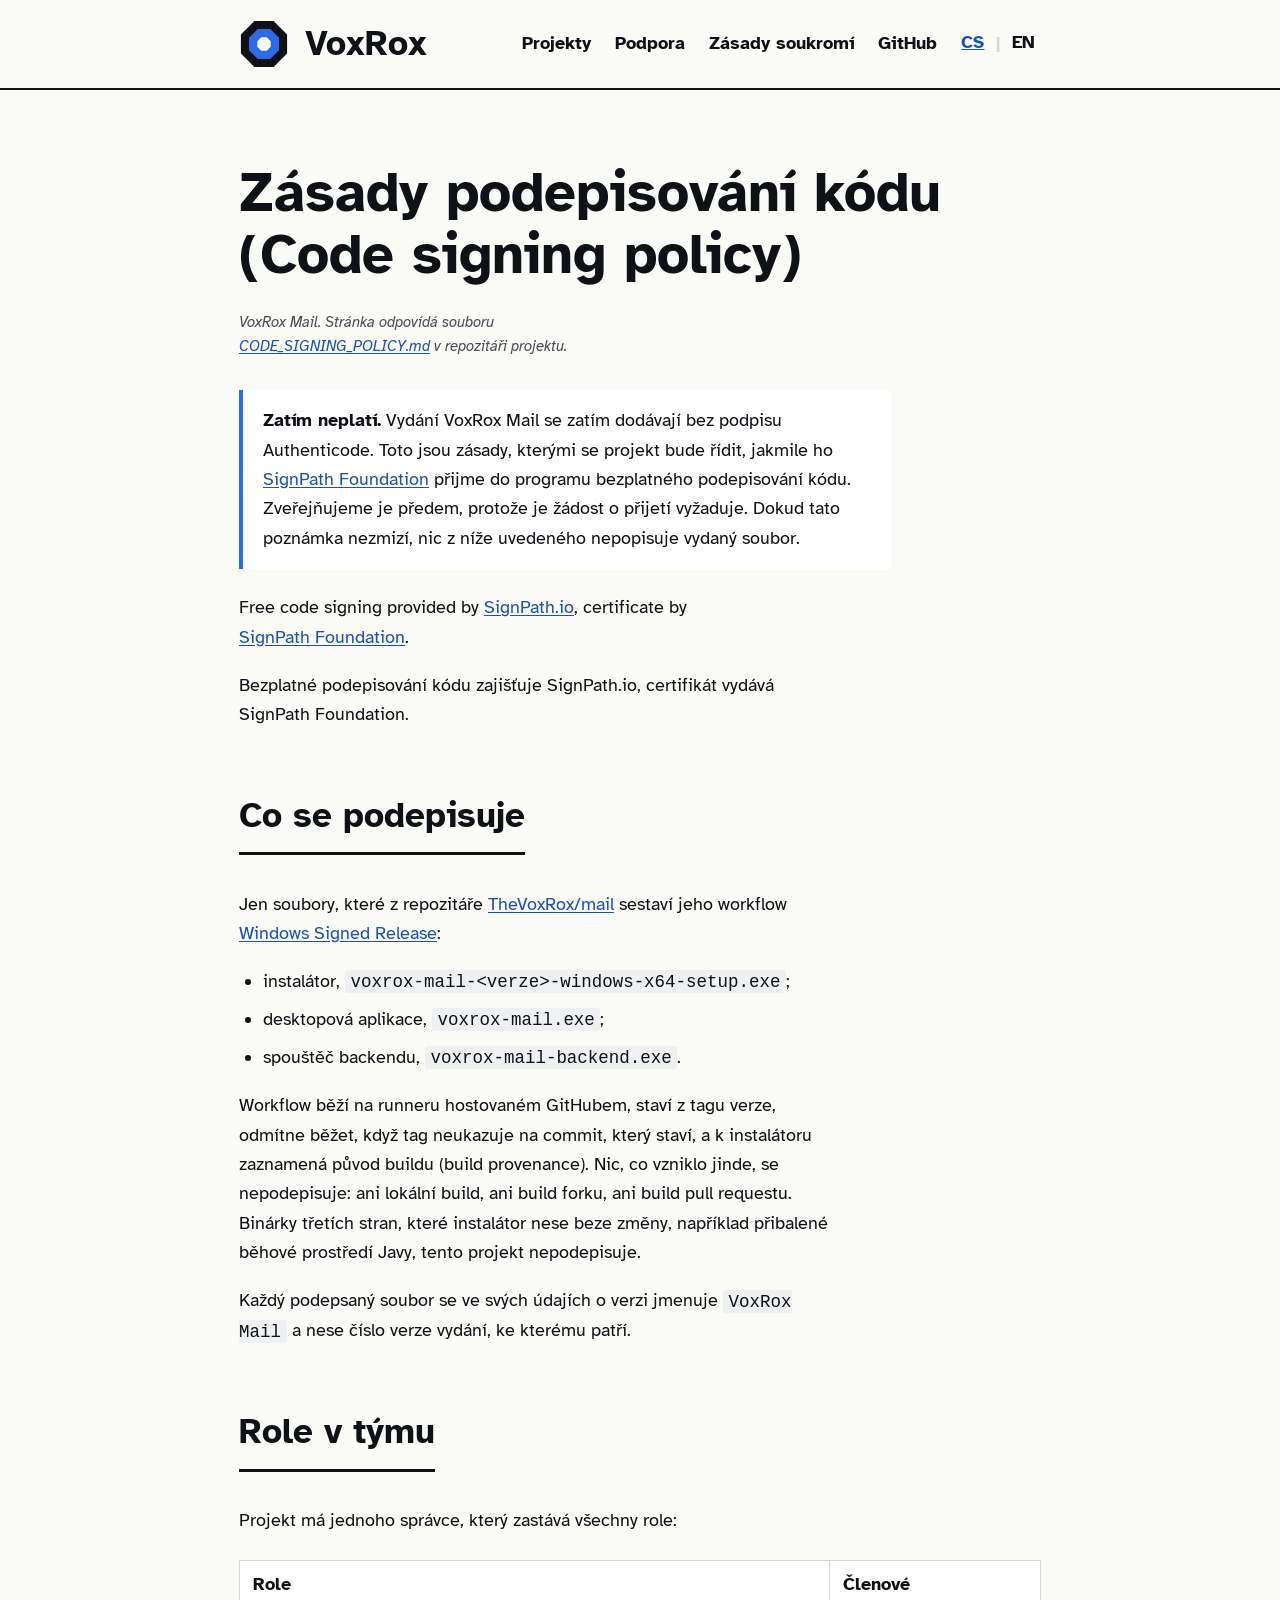
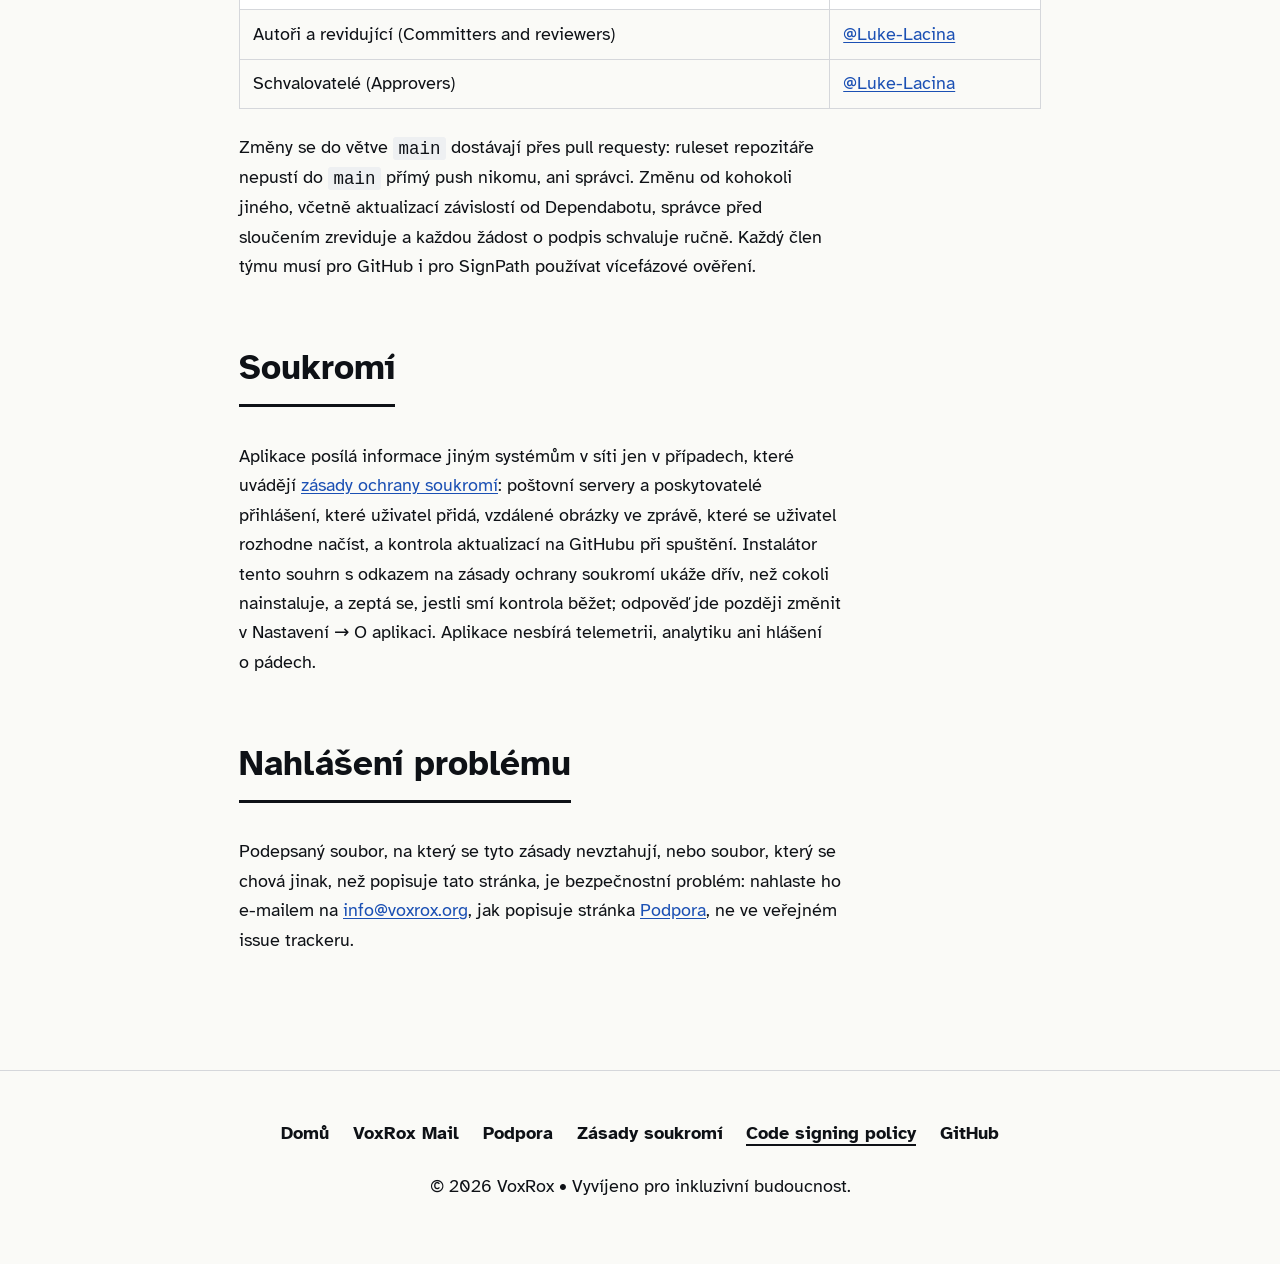
==== commit d6f1faae: "feat(site): a page of its own for VoxRox Mail, fonts served from the site Nothing on the site matche" ====
--- a/code-signing/index.html
+++ b/code-signing/index.html
@@ -15,7 +15,6 @@
     <meta name="theme-color" content="#2E6BE6">
     <meta name="robots" content="index, follow">
 
-    <link href="https://fonts.googleapis.com/css2?family=Atkinson+Hyperlegible:ital,wght@0,400;0,700;1,400;1,700&display=swap" rel="stylesheet">
     <link rel="stylesheet" href="/assets/styles.css">
 </head>
 <body>
@@ -95,6 +94,7 @@
         <div class="container">
             <ul class="footer-nav">
                 <li><a href="/">Domů</a></li>
+                <li><a href="/mail/">VoxRox Mail</a></li>
                 <li><a href="/support/">Podpora</a></li>
                 <li><a href="/privacy/">Zásady soukromí</a></li>
                 <li><a href="/code-signing/" aria-current="page" lang="en">Code signing policy</a></li>
--- a/assets/styles.css
+++ b/assets/styles.css
@@ -3,6 +3,75 @@
    Brand kit v1.1 (colors derived from the app):
      Ink #0E1116 · Accent #2E6BE6 · Paper #FAFAF7
    ========================================================================= */
+
+/* --- Font: Atkinson Hyperlegible, served from this site ---------------------
+   Self-hosted so that a visit sends nobody's IP address to a font CDN. Files
+   from @fontsource/atkinson-hyperlegible 5.3.0, latin and latin-ext subsets
+   (latin-ext carries the Czech letters); license in assets/fonts/OFL.txt. */
+@font-face {
+    font-family: 'Atkinson Hyperlegible';
+    font-style: normal;
+    font-weight: 400;
+    font-display: swap;
+    src: url(/assets/fonts/atkinson-hyperlegible-latin-ext-400-normal.woff2) format('woff2');
+    unicode-range: U+0100-02BA,U+02BD-02C5,U+02C7-02CC,U+02CE-02D7,U+02DD-02FF,U+0304,U+0308,U+0329,U+1D00-1DBF,U+1E00-1E9F,U+1EF2-1EFF,U+2020,U+20A0-20AB,U+20AD-20C0,U+2113,U+2C60-2C7F,U+A720-A7FF;
+}
+@font-face {
+    font-family: 'Atkinson Hyperlegible';
+    font-style: normal;
+    font-weight: 400;
+    font-display: swap;
+    src: url(/assets/fonts/atkinson-hyperlegible-latin-400-normal.woff2) format('woff2');
+    unicode-range: U+0000-00FF,U+0131,U+0152-0153,U+02BB-02BC,U+02C6,U+02DA,U+02DC,U+0304,U+0308,U+0329,U+2000-206F,U+20AC,U+2122,U+2191,U+2193,U+2212,U+2215,U+FEFF,U+FFFD;
+}
+@font-face {
+    font-family: 'Atkinson Hyperlegible';
+    font-style: italic;
+    font-weight: 400;
+    font-display: swap;
+    src: url(/assets/fonts/atkinson-hyperlegible-latin-ext-400-italic.woff2) format('woff2');
+    unicode-range: U+0100-02BA,U+02BD-02C5,U+02C7-02CC,U+02CE-02D7,U+02DD-02FF,U+0304,U+0308,U+0329,U+1D00-1DBF,U+1E00-1E9F,U+1EF2-1EFF,U+2020,U+20A0-20AB,U+20AD-20C0,U+2113,U+2C60-2C7F,U+A720-A7FF;
+}
+@font-face {
+    font-family: 'Atkinson Hyperlegible';
+    font-style: italic;
+    font-weight: 400;
+    font-display: swap;
+    src: url(/assets/fonts/atkinson-hyperlegible-latin-400-italic.woff2) format('woff2');
+    unicode-range: U+0000-00FF,U+0131,U+0152-0153,U+02BB-02BC,U+02C6,U+02DA,U+02DC,U+0304,U+0308,U+0329,U+2000-206F,U+20AC,U+2122,U+2191,U+2193,U+2212,U+2215,U+FEFF,U+FFFD;
+}
+@font-face {
+    font-family: 'Atkinson Hyperlegible';
+    font-style: normal;
+    font-weight: 700;
+    font-display: swap;
+    src: url(/assets/fonts/atkinson-hyperlegible-latin-ext-700-normal.woff2) format('woff2');
+    unicode-range: U+0100-02BA,U+02BD-02C5,U+02C7-02CC,U+02CE-02D7,U+02DD-02FF,U+0304,U+0308,U+0329,U+1D00-1DBF,U+1E00-1E9F,U+1EF2-1EFF,U+2020,U+20A0-20AB,U+20AD-20C0,U+2113,U+2C60-2C7F,U+A720-A7FF;
+}
+@font-face {
+    font-family: 'Atkinson Hyperlegible';
+    font-style: normal;
+    font-weight: 700;
+    font-display: swap;
+    src: url(/assets/fonts/atkinson-hyperlegible-latin-700-normal.woff2) format('woff2');
+    unicode-range: U+0000-00FF,U+0131,U+0152-0153,U+02BB-02BC,U+02C6,U+02DA,U+02DC,U+0304,U+0308,U+0329,U+2000-206F,U+20AC,U+2122,U+2191,U+2193,U+2212,U+2215,U+FEFF,U+FFFD;
+}
+@font-face {
+    font-family: 'Atkinson Hyperlegible';
+    font-style: italic;
+    font-weight: 700;
+    font-display: swap;
+    src: url(/assets/fonts/atkinson-hyperlegible-latin-ext-700-italic.woff2) format('woff2');
+    unicode-range: U+0100-02BA,U+02BD-02C5,U+02C7-02CC,U+02CE-02D7,U+02DD-02FF,U+0304,U+0308,U+0329,U+1D00-1DBF,U+1E00-1E9F,U+1EF2-1EFF,U+2020,U+20A0-20AB,U+20AD-20C0,U+2113,U+2C60-2C7F,U+A720-A7FF;
+}
+@font-face {
+    font-family: 'Atkinson Hyperlegible';
+    font-style: italic;
+    font-weight: 700;
+    font-display: swap;
+    src: url(/assets/fonts/atkinson-hyperlegible-latin-700-italic.woff2) format('woff2');
+    unicode-range: U+0000-00FF,U+0131,U+0152-0153,U+02BB-02BC,U+02C6,U+02DA,U+02DC,U+0304,U+0308,U+0329,U+2000-206F,U+20AC,U+2122,U+2191,U+2193,U+2212,U+2215,U+FEFF,U+FFFD;
+}
 
 :root {
     --ink: #0E1116;
